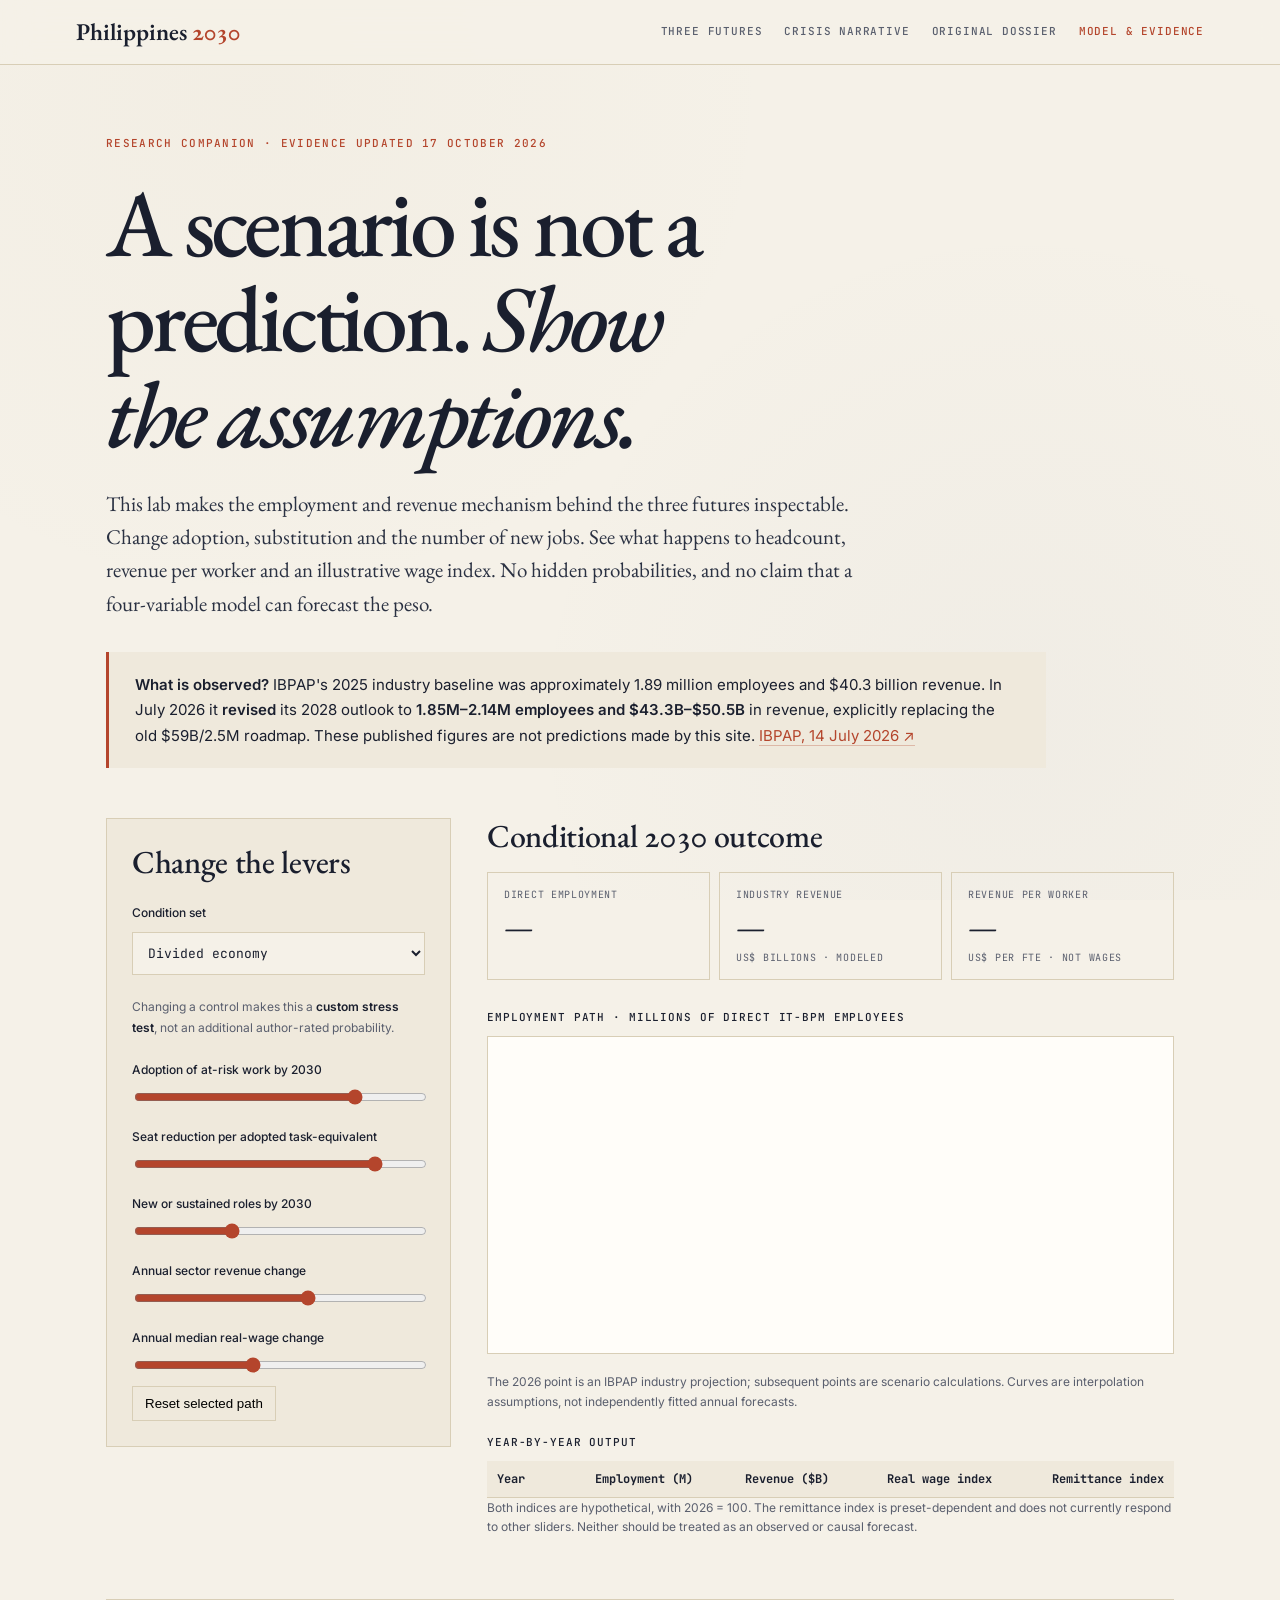
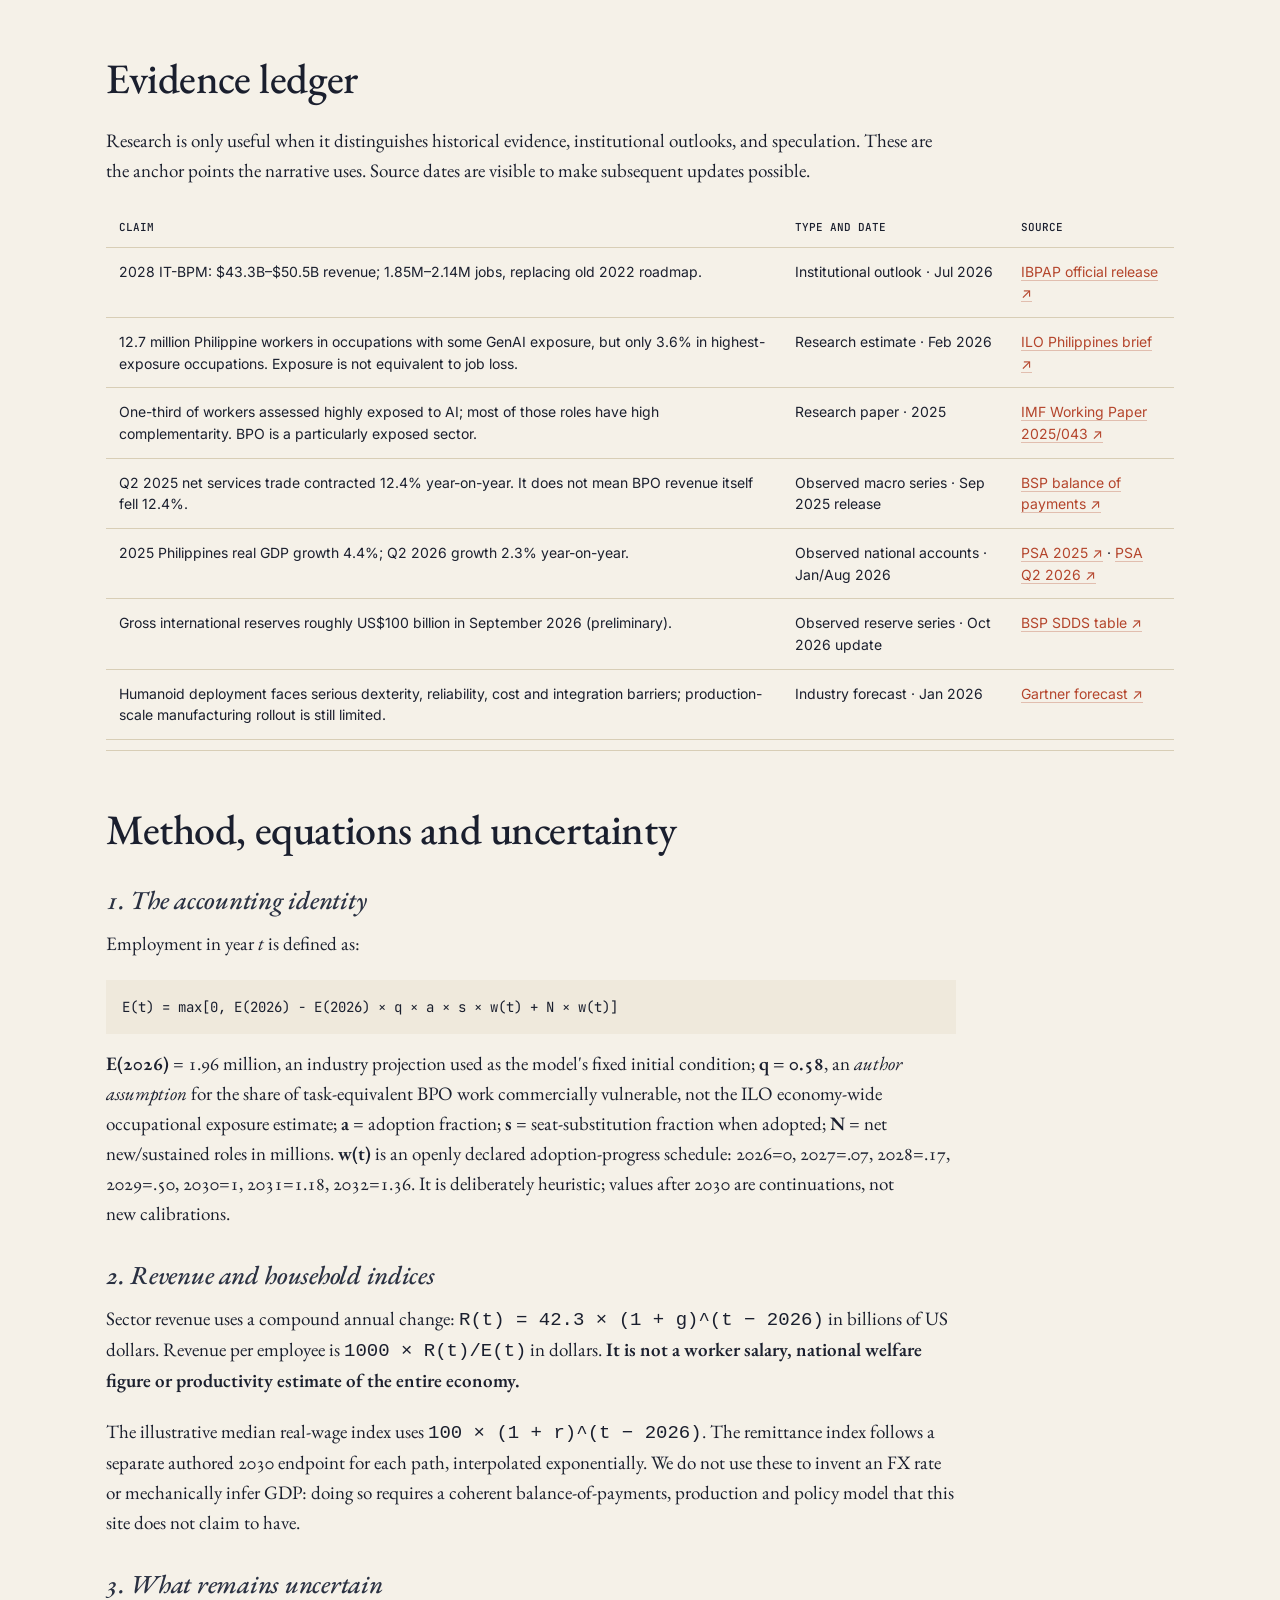
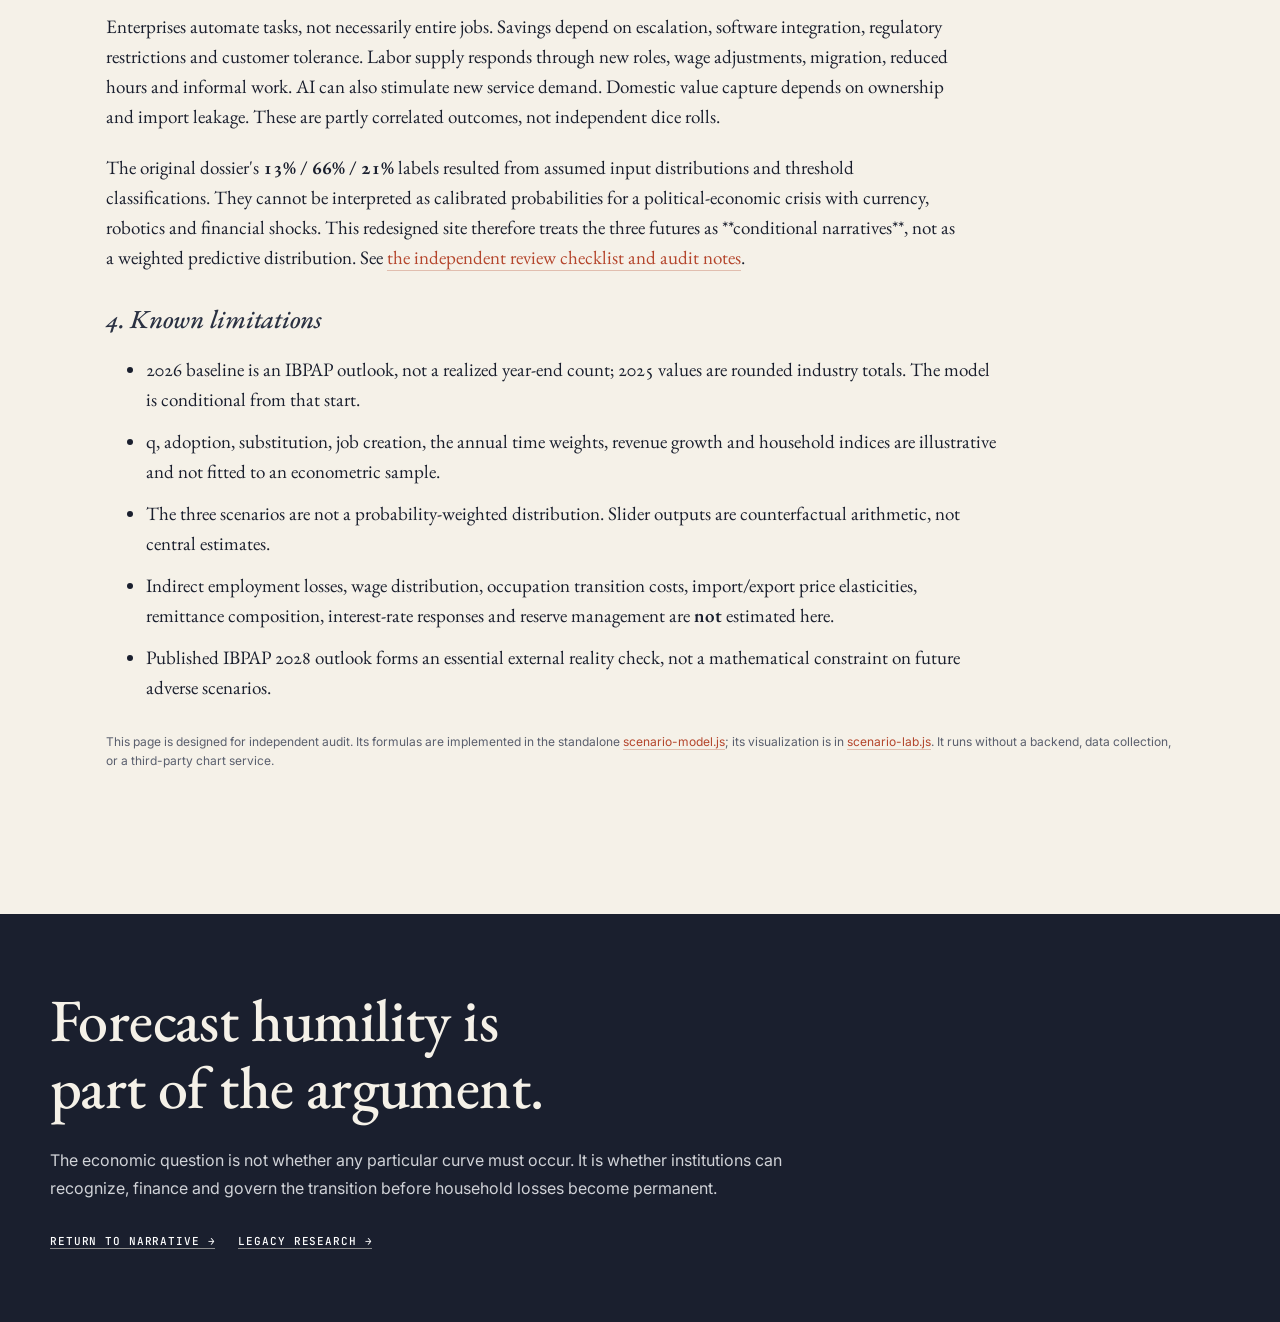
==== model.html @ 384b33a2 "Publish sourced evidence ledger and interactive scenario methodology page" ====
<!DOCTYPE html>
<html lang="en"><head><meta charset="utf-8"><meta name="viewport" content="width=device-width, initial-scale=1">
<meta name="description" content="Philippines 2030: an auditable, assumption-driven economic scenario model with dated observed evidence, stress-test controls and limitations.">
<title>Philippines 2030 | Model & evidence</title>
<link rel="preconnect" href="https://fonts.googleapis.com"><link rel="preconnect" href="https://fonts.gstatic.com" crossorigin>
<link href="https://fonts.googleapis.com/css2?family=EB+Garamond:wght@400;500;600&family=JetBrains+Mono:wght@400;500;600&family=Inter:wght@400;500;600&display=swap" rel="stylesheet">
<link rel="stylesheet" href="styles.css?v=2"><link rel="stylesheet" href="three-futures.css?v=1">
<style>
.model-shell{max-width:1120px;margin:auto;padding:70px 26px 130px}.model-shell h1{font-size:clamp(52px,8vw,94px);letter-spacing:-.045em;max-width:860px}.model-intro{max-width:760px;color:var(--ink-2);font-size:21px;margin:25px 0}
.model-call{border-left:3px solid var(--accent);background:var(--paper-2);padding:20px 26px;max-width:940px;margin:32px 0;font:15px/1.7 var(--sans)}
.model-grid{display:grid;grid-template-columns:345px minmax(0,1fr);gap:36px;align-items:start;margin:50px 0}
.model-controls{background:var(--paper-2);border:1px solid var(--rule);padding:25px}
.model-controls h2,.model-view h2{font-size:32px;margin:0 0 17px}
.model-controls label{display:flex;justify-content:space-between;gap:15px;font:500 12px/1.5 var(--sans);margin:23px 0 10px}
.model-controls output{font-family:var(--mono);color:var(--accent)}
.model-controls input[type=range]{display:block;width:100%;accent-color:var(--accent);cursor:pointer}
.model-controls select{display:block;width:100%;padding:11px;margin:8px 0 22px;font:13px var(--mono);background:var(--paper);border:1px solid var(--rule);color:var(--ink)}
.model-controls p{font:12px/1.7 var(--sans);color:var(--ink-muted)}
.model-view{min-width:0}
.model-view .kv{display:grid;grid-template-columns:repeat(3,1fr);gap:9px;margin-bottom:30px}
.model-view .kv>div{border:1px solid var(--rule);padding:14px 16px}
.model-view .kv span{display:block;font:10px/1.5 var(--mono);text-transform:uppercase;letter-spacing:.07em;color:var(--ink-muted)}
.model-view .kv strong{font:500 31px/1.1 var(--serif);display:block;margin:7px 0}
.model-view svg{width:100%;height:auto;border:1px solid var(--rule);background:#fffdf9}
.model-view .chart-caption{font:12px/1.6 var(--sans);color:var(--ink-muted);margin:9px 0 24px}
.model-view .chart-head{font:500 11px var(--mono);letter-spacing:.08em;text-transform:uppercase;margin-bottom:12px}
.model-table-wrap{overflow-x:auto}
.model-table{border-collapse:collapse;width:100%;font:12px/1.5 var(--mono)}
.model-table th,.model-table td{text-align:right;padding:9px 10px;border-bottom:1px solid var(--rule);white-space:nowrap}
.model-table th:first-child,.model-table td:first-child{text-align:left}
.model-table thead{background:var(--paper-2)}
.model-section{border-top:1px solid var(--rule);padding:55px 0 10px}
.model-section h2{font-size:42px;margin:0 0 22px}
.model-section h3{font-size:26px;margin:30px 0 12px}
.model-section p,.model-section li{max-width:850px}
.model-section li{margin-bottom:12px}
.model-evidence{width:100%;border-collapse:collapse;font:14px/1.55 var(--sans)}
.model-evidence th,.model-evidence td{text-align:left;padding:13px;border-bottom:1px solid var(--rule);vertical-align:top}
.model-evidence th{font:500 11px var(--mono);text-transform:uppercase}
.model-evidence a{overflow-wrap:anywhere}
.model-foot{font:12px/1.6 var(--sans);color:var(--ink-muted)}
@media(max-width:850px){.model-grid{grid-template-columns:1fr}.model-view .kv{grid-template-columns:1fr 1fr}}
@media(max-width:560px){.model-shell{padding:45px 18px 80px}.model-view .kv{grid-template-columns:1fr}.model-evidence th,.model-evidence td{display:block;padding:8px}.model-evidence tr{display:block;margin-bottom:15px}.model-controls{padding:19px}}
</style>
<script src="scenario-model.js" defer></script><script src="scenario-lab.js" defer></script>
</head>
<body class="future-page">
<a class="skip-link" href="#model-main">Skip to model</a>
<header class="future-header"><div class="future-header-inner"><a class="future-brand" href="index.html">Philippines <span>2030</span></a><nav class="future-nav" aria-label="Main"><a href="index.html">Three futures</a><a href="crisis.html">Crisis narrative</a><a href="Research.html">Original dossier</a><a href="model.html" aria-current="page">Model &amp; evidence</a></nav></div></header>
<main class="model-shell" id="model-main">
<p class="future-meta">Research companion · Evidence updated 17 October 2026</p>
<h1>A scenario is not a prediction. <em>Show the assumptions.</em></h1>
<p class="model-intro">This lab makes the employment and revenue mechanism behind the three futures inspectable. Change adoption, substitution and the number of new jobs. See what happens to headcount, revenue per worker and an illustrative wage index. No hidden probabilities, and no claim that a four-variable model can forecast the peso.</p>
<div class="model-call"><strong>What is observed?</strong> IBPAP's 2025 industry baseline was approximately 1.89 million employees and $40.3 billion revenue. In July 2026 it <strong>revised</strong> its 2028 outlook to <strong>1.85M–2.14M employees and $43.3B–$50.5B</strong> in revenue, explicitly replacing the old $59B/2.5M roadmap. These published figures are not predictions made by this site. <a href="https://www.ibpap.org/news-room/43" target="_blank" rel="noopener">IBPAP, 14 July 2026 ↗</a></div>
<div class="model-grid" id="lab">
<section class="model-controls" aria-label="Scenario assumptions">
<h2>Change the levers</h2>
<label for="preset">Condition set</label>
<select id="preset"><option value="managed">Managed transition</option><option value="accelerated" selected>Divided economy</option><option value="crisis">Structural crisis</option></select>
<p>Changing a control makes this a <strong>custom stress test</strong>, not an additional author-rated probability.</p>
<label for="adoption">Adoption of at-risk work by 2030 <output id="out-adoption"></output></label><input id="adoption" type="range" min="0" max="100" step="1" value="77">
<label for="substitution">Seat reduction per adopted task-equivalent <output id="out-substitution"></output></label><input id="substitution" type="range" min="0" max="100" step="1" value="84">
<label for="newRoles">New or sustained roles by 2030 <output id="out-newRoles"></output></label><input id="newRoles" type="range" min="0" max="600" step="5" value="195">
<label for="revenueGrowth">Annual sector revenue change <output id="out-revenueGrowth"></output></label><input id="revenueGrowth" type="range" min="-15" max="15" step="0.5" value="3">
<label for="realWageAnnual">Annual median real-wage change <output id="out-realWageAnnual"></output></label><input id="realWageAnnual" type="range" min="-15" max="10" step="0.5" value="-5">
<p id="current-settings" role="status" aria-live="polite"></p>
<button id="reset-model" type="button" class="future-button">Reset selected path</button>
</section>
<section class="model-view" aria-labelledby="model-output">
<h2 id="model-output">Conditional 2030 outcome</h2>
<div class="kv" aria-live="polite">
<div><span>Direct employment</span><strong id="result-jobs">—</strong><span id="result-jobs-change"></span></div>
<div><span>Industry revenue</span><strong id="result-revenue">—</strong><span>US$ billions · modeled</span></div>
<div><span>Revenue per worker</span><strong id="result-productivity">—</strong><span>US$ per FTE · not wages</span></div>
</div>
<div class="chart-head">Employment path · Millions of direct IT-BPM employees</div>
<svg id="employment-chart" xmlns="http://www.w3.org/2000/svg" role="img" aria-labelledby="chart-title chart-desc" viewBox="0 0 650 300">
<title id="chart-title">Employment under current scenario</title><desc id="chart-desc">A line showing modeled employment levels between 2026 and 2032. The detailed numerical values are in the table below.</desc>
</svg>
<p class="chart-caption">The 2026 point is an IBPAP industry projection; subsequent points are scenario calculations. Curves are interpolation assumptions, not independently fitted annual forecasts.</p>
<div class="chart-head">Year-by-year output</div>
<div class="model-table-wrap"><table class="model-table"><thead><tr><th scope="col">Year</th><th scope="col">Employment (M)</th><th scope="col">Revenue ($B)</th><th scope="col">Real wage index</th><th scope="col">Remittance index</th></tr></thead><tbody id="model-tbody"></tbody></table></div>
<p class="model-foot">Both indices are hypothetical, with 2026 = 100. The remittance index is preset-dependent and does not currently respond to other sliders. Neither should be treated as an observed or causal forecast.</p>
</section>
</div>

<section class="model-section" id="sources"><h2>Evidence ledger</h2>
<p>Research is only useful when it distinguishes historical evidence, institutional outlooks, and speculation. These are the anchor points the narrative uses. Source dates are visible to make subsequent updates possible.</p>
<div style="overflow-x:auto"><table class="model-evidence"><thead><tr><th>Claim</th><th>Type and date</th><th>Source</th></tr></thead><tbody>
<tr><td>2028 IT-BPM: $43.3B–$50.5B revenue; 1.85M–2.14M jobs, replacing old 2022 roadmap.</td><td>Institutional outlook · Jul 2026</td><td><a href="https://www.ibpap.org/news-room/43">IBPAP official release ↗</a></td></tr>
<tr><td>12.7 million Philippine workers in occupations with some GenAI exposure, but only 3.6% in highest-exposure occupations. Exposure is not equivalent to job loss.</td><td>Research estimate · Feb 2026</td><td><a href="https://www.ilo.org/publications/generative-ai-and-jobs-philippines-labour-market-exposure-and-policy">ILO Philippines brief ↗</a></td></tr>
<tr><td>One-third of workers assessed highly exposed to AI; most of those roles have high complementarity. BPO is a particularly exposed sector.</td><td>Research paper · 2025</td><td><a href="https://www.elibrary.imf.org/view/journals/001/2025/043/001.2025.issue-043-en.xml">IMF Working Paper 2025/043 ↗</a></td></tr>
<tr><td>Q2 2025 net services trade contracted 12.4% year-on-year. It does not mean BPO revenue itself fell 12.4%.</td><td>Observed macro series · Sep 2025 release</td><td><a href="https://www.bsp.gov.ph/Media_And_Research/Media%20Releases/2025_09/news-09122025b1.aspx">BSP balance of payments ↗</a></td></tr>
<tr><td>2025 Philippines real GDP growth 4.4%; Q2 2026 growth 2.3% year-on-year.</td><td>Observed national accounts · Jan/Aug 2026</td><td><a href="https://psa.gov.ph/content/gdp-grows-30-percent-fourth-quarter-2025-brings-full-year-2025-gdp-year-year-growth-rate-44">PSA 2025 ↗</a> · <a href="https://psa.gov.ph/content/gdp-grows-23-percent-second-quarter-2026">PSA Q2 2026 ↗</a></td></tr>
<tr><td>Gross international reserves roughly US$100 billion in September 2026 (preliminary).</td><td>Observed reserve series · Oct 2026 update</td><td><a href="https://www.bsp.gov.ph/Statistics/sdds/sdds.aspx">BSP SDDS table ↗</a></td></tr>
<tr><td>Humanoid deployment faces serious dexterity, reliability, cost and integration barriers; production-scale manufacturing rollout is still limited.</td><td>Industry forecast · Jan 2026</td><td><a href="https://www.gartner.com/en/newsroom/press-releases/2026-01-21-gartner-predicts-fewer-than-20-companies-will-scale-humanoid-robots-for-manufacturing-and-supply-chain-to-production-stage-by-2028">Gartner forecast ↗</a></td></tr>
</tbody></table></div>
</section>

<section class="model-section" id="methods">
<h2>Method, equations and uncertainty</h2>
<h3>1. The accounting identity</h3>
<p>Employment in year <em>t</em> is defined as:</p>
<p style="font-family:var(--mono);font-size:14px;background:var(--paper-2);padding:16px;overflow-x:auto">E(t) = max[0, E(2026) − E(2026) × q × a × s × w(t) + N × w(t)]</p>
<p><strong>E(2026)</strong> = 1.96 million, an industry projection used as the model's fixed initial condition; <strong>q = 0.58</strong>, an <em>author assumption</em> for the share of task-equivalent BPO work commercially vulnerable, not the ILO economy-wide occupational exposure estimate; <strong>a</strong> = adoption fraction; <strong>s</strong> = seat-substitution fraction when adopted; <strong>N</strong> = net new/sustained roles in millions. <strong>w(t)</strong> is an openly declared adoption-progress schedule: 2026=0, 2027=.07, 2028=.17, 2029=.50, 2030=1, 2031=1.18, 2032=1.36. It is deliberately heuristic; values after 2030 are continuations, not new calibrations.</p>
<h3>2. Revenue and household indices</h3>
<p>Sector revenue uses a compound annual change: <code>R(t) = 42.3 × (1 + g)^(t − 2026)</code> in billions of US dollars. Revenue per employee is <code>1000 × R(t)/E(t)</code> in dollars. <strong>It is not a worker salary, national welfare figure or productivity estimate of the entire economy.</strong></p>
<p>The illustrative median real-wage index uses <code>100 × (1 + r)^(t − 2026)</code>. The remittance index follows a separate authored 2030 endpoint for each path, interpolated exponentially. We do not use these to invent an FX rate or mechanically infer GDP: doing so requires a coherent balance-of-payments, production and policy model that this site does not claim to have.</p>
<h3>3. What remains uncertain</h3>
<p>Enterprises automate tasks, not necessarily entire jobs. Savings depend on escalation, software integration, regulatory restrictions and customer tolerance. Labor supply responds through new roles, wage adjustments, migration, reduced hours and informal work. AI can also stimulate new service demand. Domestic value capture depends on ownership and import leakage. These are partly correlated outcomes, not independent dice rolls.</p>
<p>The original dossier's <strong>13% / 66% / 21%</strong> labels resulted from assumed input distributions and threshold classifications. They cannot be interpreted as calibrated probabilities for a political-economic crisis with currency, robotics and financial shocks. This redesigned site therefore treats the three futures as **conditional narratives**, not as a weighted predictive distribution. See <a href="SCENARIO_NOTES.md">the independent review checklist and audit notes</a>.</p>
<h3>4. Known limitations</h3>
<ul>
<li>2026 baseline is an IBPAP outlook, not a realized year-end count; 2025 values are rounded industry totals. The model is conditional from that start.</li>
<li>q, adoption, substitution, job creation, the annual time weights, revenue growth and household indices are illustrative and not fitted to an econometric sample.</li>
<li>The three scenarios are not a probability-weighted distribution. Slider outputs are counterfactual arithmetic, not central estimates.</li>
<li>Indirect employment losses, wage distribution, occupation transition costs, import/export price elasticities, remittance composition, interest-rate responses and reserve management are <strong>not</strong> estimated here.</li>
<li>Published IBPAP 2028 outlook forms an essential external reality check, not a mathematical constraint on future adverse scenarios.</li>
</ul>
</section>
<p class="model-foot">This page is designed for independent audit. Its formulas are implemented in the standalone <a href="scenario-model.js">scenario-model.js</a>; its visualization is in <a href="scenario-lab.js">scenario-lab.js</a>. It runs without a backend, data collection, or a third-party chart service.</p>
</main>
<footer class="future-footer"><div class="future-footer-inner"><h2>Forecast humility is part of the argument.</h2><p>The economic question is not whether any particular curve must occur. It is whether institutions can recognize, finance and govern the transition before household losses become permanent.</p><div class="future-footer-links"><a href="index.html">Return to narrative →</a><a href="Research.html">Legacy research →</a></div></div></footer>
</body></html>
---- styles.css ----
/* ============================================================
   Philippines 2030 — Design System
   Editorial / academic. EB Garamond + JetBrains Mono.
   ============================================================ */

:root {
  /* Palette */
  --paper: #F5F1E8;
  --paper-2: #EFE9DC;
  --paper-3: #E6DFCE;
  --rule: #D8CEB6;
  --rule-soft: #E8E0CB;

  --ink: #1A1F2E;
  --ink-2: #2A3142;
  --ink-muted: #5A5F6E;
  --ink-faded: #8A8A87;

  --accent: #B4452C;         /* rust / signal */
  --accent-deep: #8E3621;
  --accent-soft: rgba(180, 69, 44, 0.08);

  --navy: #2C3E5C;
  --navy-soft: rgba(44, 62, 92, 0.08);

  /* Scenario colors */
  --s-base: #5B7B54;
  --s-base-soft: rgba(91, 123, 84, 0.14);
  --s-accel: #C98A2B;
  --s-accel-soft: rgba(201, 138, 43, 0.14);
  --s-crisis: #A8361E;
  --s-crisis-soft: rgba(168, 54, 30, 0.14);

  /* Typography */
  --serif: "EB Garamond", "Source Serif Pro", Georgia, serif;
  --mono: "JetBrains Mono", "IBM Plex Mono", ui-monospace, Menlo, monospace;
  --sans: "Inter", -apple-system, system-ui, sans-serif;

  /* Layout */
  --col: 680px;
  --col-wide: 1100px;
  --sidebar: 260px;
  --gutter: 48px;
}

* { box-sizing: border-box; }

html, body {
  margin: 0;
  padding: 0;
  background: var(--paper);
  color: var(--ink);
  font-family: var(--serif);
  font-size: 20px;
  line-height: 1.55;
  font-feature-settings: "onum" 1, "liga" 1, "kern" 1;
  -webkit-font-smoothing: antialiased;
}

body {
  /* subtle paper texture via stacked radial gradients */
  background-image:
    radial-gradient(circle at 20% 10%, rgba(180,160,120,0.04) 0, transparent 40%),
    radial-gradient(circle at 80% 80%, rgba(120,130,160,0.04) 0, transparent 40%);
  background-attachment: fixed;
}

/* ---------- Typography ---------- */

h1, h2, h3, h4 {
  font-family: var(--serif);
  font-weight: 500;
  color: var(--ink);
  letter-spacing: -0.01em;
  text-wrap: balance;
}

h1 {
  font-size: clamp(44px, 6vw, 72px);
  line-height: 1.02;
  font-weight: 500;
  margin: 0;
  letter-spacing: -0.025em;
}

h2 {
  font-size: 36px;
  line-height: 1.15;
  margin: 80px 0 16px;
  font-weight: 500;
}

h3 {
  font-size: 24px;
  line-height: 1.25;
  margin: 48px 0 12px;
  font-weight: 500;
  font-style: italic;
  color: var(--ink-2);
}

h4 {
  font-size: 18px;
  margin: 32px 0 8px;
  font-weight: 600;
  letter-spacing: 0.01em;
}

p {
  margin: 0 0 1.1em;
  text-wrap: pretty;
  hyphens: auto;
}

p.lede {
  font-size: 24px;
  line-height: 1.45;
  color: var(--ink-2);
  margin-bottom: 1.5em;
  font-style: italic;
  letter-spacing: -0.005em;
}

p.lede::first-letter {
  font-style: normal;
}

a {
  color: var(--accent);
  text-decoration: none;
  border-bottom: 1px solid rgba(180, 69, 44, 0.3);
  transition: border-color 0.15s;
}
a:hover { border-color: var(--accent); }

strong { font-weight: 600; color: var(--ink); }
em { font-style: italic; }

.mono {
  font-family: var(--mono);
  font-size: 0.82em;
  letter-spacing: -0.01em;
}

.small-caps {
  font-family: var(--mono);
  text-transform: uppercase;
  letter-spacing: 0.12em;
  font-size: 11px;
  font-weight: 500;
  color: var(--ink-muted);
}

/* Drop cap for first paragraph of a section */
.dropcap::first-letter {
  float: left;
  font-family: var(--serif);
  font-size: 84px;
  line-height: 0.85;
  padding: 6px 10px 0 0;
  font-weight: 500;
  color: var(--accent);
}

/* ---------- Layout ---------- */

.page {
  display: grid;
  grid-template-columns: var(--sidebar) 1fr;
  min-height: 100vh;
}

aside.sidebar {
  position: sticky;
  top: 0;
  height: 100vh;
  padding: 40px 24px 40px 40px;
  border-right: 1px solid var(--rule);
  background: var(--paper);
  display: flex;
  flex-direction: column;
  gap: 32px;
  overflow-y: auto;
}

main.content {
  padding: 60px 0 160px;
  min-width: 0;
}

.col {
  max-width: var(--col);
  margin: 0 auto;
  padding: 0 32px;
}

.col-wide {
  max-width: var(--col-wide);
  margin: 0 auto;
  padding: 0 32px;
}

.fullbleed {
  width: 100%;
  padding: 0 32px;
}

/* ---------- Sidebar chrome ---------- */

.site-title {
  font-family: var(--serif);
  font-size: 18px;
  line-height: 1.2;
  font-weight: 500;
  margin: 0;
}

.site-title .year {
  color: var(--accent);
  font-style: italic;
}

.site-sub {
  font-family: var(--mono);
  font-size: 10px;
  letter-spacing: 0.18em;
  text-transform: uppercase;
  color: var(--ink-faded);
  margin-top: 6px;
}

.nav-list {
  list-style: none;
  padding: 0;
  margin: 0;
  display: flex;
  flex-direction: column;
  gap: 2px;
  font-family: var(--mono);
  font-size: 11.5px;
}

.nav-list li a {
  display: flex;
  align-items: baseline;
  gap: 10px;
  padding: 6px 0;
  color: var(--ink-muted);
  border: none;
  text-transform: uppercase;
  letter-spacing: 0.08em;
  transition: color 0.15s;
}

.nav-list li a:hover { color: var(--ink); }

.nav-list li a.active {
  color: var(--accent);
}

.nav-list .num {
  font-variant-numeric: tabular-nums;
  color: var(--ink-faded);
  font-size: 10px;
  min-width: 22px;
}

.nav-list li a.active .num {
  color: var(--accent);
}

.progress-bar {
  position: fixed;
  top: 0;
  left: var(--sidebar);
  right: 0;
  height: 2px;
  background: transparent;
  z-index: 50;
}
.progress-bar .fill {
  height: 100%;
  width: 0%;
  background: var(--accent);
  transition: width 0.1s linear;
}

/* ---------- Scenario switcher (global) ---------- */

.scenario-toggle {
  margin-top: auto;
  padding-top: 24px;
  border-top: 1px solid var(--rule);
}

.scenario-toggle .label {
  font-family: var(--mono);
  font-size: 10px;
  letter-spacing: 0.16em;
  text-transform: uppercase;
  color: var(--ink-faded);
  margin-bottom: 10px;
}

.scenario-btns {
  display: flex;
  flex-direction: column;
  gap: 4px;
}

.scenario-btn {
  display: flex;
  align-items: center;
  gap: 10px;
  padding: 8px 10px;
  background: transparent;
  border: 1px solid var(--rule);
  font-family: var(--mono);
  font-size: 11px;
  letter-spacing: 0.06em;
  color: var(--ink-muted);
  text-align: left;
  cursor: pointer;
  transition: all 0.15s;
  text-transform: uppercase;
}

.scenario-btn:hover {
  border-color: var(--ink-muted);
  color: var(--ink);
}

.scenario-btn .dot {
  width: 8px;
  height: 8px;
  border-radius: 50%;
  flex-shrink: 0;
}
.scenario-btn[data-scenario="base"] .dot { background: var(--s-base); }
.scenario-btn[data-scenario="accel"] .dot { background: var(--s-accel); }
.scenario-btn[data-scenario="crisis"] .dot { background: var(--s-crisis); }

.scenario-btn .prob {
  margin-left: auto;
  color: var(--ink-faded);
  font-size: 10px;
}

.scenario-btn.active {
  background: var(--ink);
  color: var(--paper);
  border-color: var(--ink);
}
.scenario-btn.active .prob { color: var(--paper-3); }

/* ---------- Hero ---------- */

.hero {
  padding: 100px 0 80px;
  border-bottom: 1px solid var(--rule);
  margin-bottom: 60px;
}

.hero .col-wide {
  display: grid;
  grid-template-columns: 1fr;
  gap: 40px;
}

.hero .eyebrow {
  font-family: var(--mono);
  font-size: 11px;
  letter-spacing: 0.22em;
  text-transform: uppercase;
  color: var(--accent);
  margin-bottom: 28px;
  display: flex;
  align-items: center;
  gap: 14px;
}

.hero .eyebrow::before,
.hero .eyebrow::after {
  content: "";
  display: block;
  flex: 0 0 40px;
  height: 1px;
  background: var(--accent);
}
.hero .eyebrow::after { flex: 1; }

.hero h1 em {
  color: var(--accent);
  font-style: italic;
}

.hero .dek {
  font-size: 22px;
  line-height: 1.45;
  color: var(--ink-2);
  max-width: 640px;
  margin-top: 32px;
  font-style: italic;
}

.hero .byline {
  display: flex;
  gap: 40px;
  margin-top: 48px;
  padding-top: 24px;
  border-top: 1px solid var(--rule);
  font-family: var(--mono);
  font-size: 11px;
  color: var(--ink-muted);
  letter-spacing: 0.04em;
  flex-wrap: wrap;
}

.hero .byline .k {
  color: var(--ink-faded);
  text-transform: uppercase;
  letter-spacing: 0.14em;
  font-size: 10px;
  display: block;
  margin-bottom: 4px;
}

/* ---------- Section chrome ---------- */

section.chapter {
  padding: 60px 0;
  scroll-margin-top: 20px;
}

.chapter-header {
  max-width: var(--col);
  margin: 0 auto 40px;
  padding: 0 32px;
}

.chapter-num {
  font-family: var(--mono);
  font-size: 11px;
  letter-spacing: 0.22em;
  text-transform: uppercase;
  color: var(--accent);
  margin-bottom: 16px;
  display: flex;
  align-items: center;
  gap: 12px;
}
.chapter-num::after {
  content: "";
  flex: 1;
  height: 1px;
  background: var(--rule);
}

.chapter-dek {
  font-size: 20px;
  line-height: 1.5;
  color: var(--ink-muted);
  font-style: italic;
  margin-top: 8px;
  max-width: 560px;
}

/* ---------- Figures ---------- */

figure.chart {
  margin: 48px auto;
  max-width: var(--col-wide);
  padding: 0 32px;
}

figure.chart.narrow {
  max-width: var(--col);
}

.figure-head {
  display: flex;
  align-items: baseline;
  gap: 16px;
  margin-bottom: 20px;
  padding-bottom: 12px;
  border-bottom: 1px solid var(--ink);
}

.figure-num {
  font-family: var(--mono);
  font-size: 11px;
  letter-spacing: 0.14em;
  text-transform: uppercase;
  color: var(--ink);
  font-weight: 600;
}

.figure-title {
  font-family: var(--serif);
  font-size: 20px;
  font-style: italic;
  color: var(--ink);
  flex: 1;
  line-height: 1.3;
}

.figure-source {
  font-family: var(--mono);
  font-size: 10px;
  color: var(--ink-faded);
  margin-top: 12px;
  letter-spacing: 0.04em;
  padding-top: 10px;
  border-top: 1px solid var(--rule-soft);
}

.figure-note {
  font-family: var(--serif);
  font-size: 15px;
  color: var(--ink-muted);
  font-style: italic;
  margin-top: 12px;
  line-height: 1.45;
}

/* Chart SVGs */
.chart svg {
  display: block;
  width: 100%;
  height: auto;
  overflow: visible;
}

.chart .axis text,
.chart .label {
  font-family: var(--mono);
  font-size: 10px;
  fill: var(--ink-muted);
  letter-spacing: 0.04em;
}

.chart .axis line,
.chart .axis path {
  stroke: var(--rule);
  stroke-width: 1;
  fill: none;
}

.chart .gridline {
  stroke: var(--rule-soft);
  stroke-width: 1;
  stroke-dasharray: 2 3;
}

.chart .axis-title {
  font-family: var(--mono);
  font-size: 10px;
  fill: var(--ink-faded);
  text-transform: uppercase;
  letter-spacing: 0.14em;
}

/* ---------- Pull quotes ---------- */

.pullquote {
  max-width: var(--col);
  margin: 60px auto;
  padding: 0 32px;
  text-align: center;
}
.pullquote blockquote {
  margin: 0;
  padding: 0;
  font-family: var(--serif);
  font-size: 32px;
  line-height: 1.25;
  font-style: italic;
  color: var(--ink);
  letter-spacing: -0.01em;
  text-wrap: balance;
}
.pullquote blockquote::before {
  content: "\201C";
  display: block;
  font-size: 64px;
  color: var(--accent);
  line-height: 0.5;
  margin-bottom: 12px;
}
.pullquote cite {
  display: block;
  margin-top: 20px;
  font-family: var(--mono);
  font-size: 11px;
  letter-spacing: 0.14em;
  text-transform: uppercase;
  font-style: normal;
  color: var(--ink-faded);
}

/* ---------- Callout box ---------- */

.callout {
  max-width: var(--col);
  margin: 40px auto;
  padding: 24px 28px;
  background: var(--paper-2);
  border-left: 2px solid var(--accent);
}
.callout .callout-label {
  font-family: var(--mono);
  font-size: 10px;
  letter-spacing: 0.2em;
  text-transform: uppercase;
  color: var(--accent);
  margin-bottom: 10px;
  display: block;
}
.callout p:last-child { margin-bottom: 0; }
.callout p { font-size: 18px; line-height: 1.5; }

/* ---------- Stats strip ---------- */

.stats {
  display: grid;
  grid-template-columns: repeat(auto-fit, minmax(180px, 1fr));
  gap: 0;
  max-width: var(--col-wide);
  margin: 48px auto;
  padding: 0 32px;
  border-top: 1px solid var(--ink);
  border-bottom: 1px solid var(--ink);
}

.stat {
  padding: 28px 20px;
  border-right: 1px solid var(--rule);
}
.stat:last-child { border-right: none; }

.stat .value {
  font-family: var(--serif);
  font-size: 44px;
  font-weight: 500;
  line-height: 1;
  color: var(--ink);
  letter-spacing: -0.02em;
  font-variant-numeric: tabular-nums;
}
.stat .value .unit {
  font-size: 20px;
  color: var(--ink-muted);
  margin-left: 2px;
}
.stat .value.neg { color: var(--accent-deep); }

.stat .label {
  font-family: var(--mono);
  font-size: 10px;
  letter-spacing: 0.14em;
  text-transform: uppercase;
  color: var(--ink-muted);
  margin-top: 12px;
  line-height: 1.4;
}

/* ---------- Glossary hover ---------- */

.gloss {
  border-bottom: 1px dashed var(--ink-muted);
  cursor: help;
  position: relative;
  color: var(--ink);
}
.gloss:hover {
  background: var(--accent-soft);
  border-bottom-color: var(--accent);
}

.gloss-tip {
  position: absolute;
  bottom: calc(100% + 10px);
  left: 50%;
  transform: translateX(-50%);
  width: 280px;
  background: var(--ink);
  color: var(--paper);
  padding: 14px 16px;
  font-family: var(--sans);
  font-size: 13px;
  line-height: 1.45;
  letter-spacing: 0;
  z-index: 20;
  opacity: 0;
  pointer-events: none;
  transition: opacity 0.15s;
  box-shadow: 0 10px 30px rgba(0,0,0,0.18);
}
.gloss-tip::before {
  content: "";
  position: absolute;
  top: 100%;
  left: 50%;
  transform: translateX(-50%);
  border: 6px solid transparent;
  border-top-color: var(--ink);
}
.gloss-tip .term {
  display: block;
  font-family: var(--mono);
  font-size: 10px;
  letter-spacing: 0.14em;
  text-transform: uppercase;
  color: var(--paper-3);
  margin-bottom: 6px;
}
.gloss:hover .gloss-tip {
  opacity: 1;
}

/* ---------- Footnotes ---------- */

sup.fn {
  font-family: var(--mono);
  font-size: 10px;
  color: var(--accent);
  cursor: pointer;
  padding: 0 1px;
  font-weight: 600;
  letter-spacing: 0;
  vertical-align: super;
  border-bottom: none;
}
sup.fn:hover { color: var(--accent-deep); }

.footnotes {
  max-width: var(--col);
  margin: 120px auto 0;
  padding: 40px 32px;
  border-top: 1px solid var(--ink);
}
.footnotes h4 {
  font-family: var(--mono);
  font-size: 11px;
  letter-spacing: 0.2em;
  text-transform: uppercase;
  color: var(--ink);
  margin: 0 0 24px;
}
.footnotes ol {
  padding: 0;
  margin: 0;
  list-style: none;
  counter-reset: fn;
}
.footnotes li {
  counter-increment: fn;
  font-size: 15px;
  line-height: 1.5;
  color: var(--ink-muted);
  padding: 10px 0 10px 32px;
  border-top: 1px solid var(--rule-soft);
  position: relative;
}
.footnotes li:first-child { border-top: none; }
.footnotes li::before {
  content: counter(fn);
  position: absolute;
  left: 0;
  top: 10px;
  font-family: var(--mono);
  font-size: 10px;
  color: var(--accent);
  font-weight: 600;
}

/* ---------- Scenario-conditional content ---------- */

[data-scenario-text] {
  display: none;
}
body[data-scenario="base"] [data-scenario-text="base"],
body[data-scenario="accel"] [data-scenario-text="accel"],
body[data-scenario="crisis"] [data-scenario-text="crisis"] {
  display: block;
}

.scenario-inline {
  font-family: var(--mono);
  font-size: 0.7em;
  padding: 1px 6px;
  letter-spacing: 0.08em;
  text-transform: uppercase;
  vertical-align: 1px;
  border-radius: 2px;
}
body[data-scenario="base"] .scenario-inline { background: var(--s-base-soft); color: var(--s-base); }
body[data-scenario="accel"] .scenario-inline { background: var(--s-accel-soft); color: var(--s-accel); }
body[data-scenario="crisis"] .scenario-inline { background: var(--s-crisis-soft); color: var(--s-crisis); }

/* ---------- Timeline ---------- */

.timeline {
  max-width: var(--col-wide);
  margin: 40px auto;
  padding: 0 32px;
}

.timeline-track {
  position: relative;
  padding: 40px 0;
  min-height: 560px;
}

.timeline-axis {
  position: absolute;
  left: 0;
  right: 0;
  top: 50%;
  height: 2px;
  background: var(--ink);
}

.timeline-year {
  position: absolute;
  top: 12px;
  transform: translateX(-50%);
  font-family: var(--mono);
  font-size: 11px;
  color: var(--ink-muted);
  letter-spacing: 0.08em;
}
.timeline-tick {
  position: absolute;
  top: -4px;
  width: 1px;
  height: 10px;
  background: var(--ink);
  transform: translateX(-50%);
}

.timeline-event {
  position: absolute;
  width: 160px;
  padding: 10px 12px;
  background: var(--paper);
  border: 1px solid var(--rule);
  font-size: 12.5px;
  line-height: 1.35;
  color: var(--ink-2);
  transform: translateX(-50%);
  opacity: 0;
  transition: opacity 0.6s, transform 0.6s;
}
.timeline-event.reveal { opacity: 1; }
.timeline-event .ev-year {
  font-family: var(--mono);
  font-size: 10px;
  color: var(--accent);
  letter-spacing: 0.14em;
  display: block;
  margin-bottom: 4px;
}
.timeline-event::after {
  content: "";
  position: absolute;
  left: 50%;
  width: 1px;
  background: var(--rule);
  transform: translateX(-50%);
}

.timeline-event[data-variant="bpo"] { border-left: 3px solid var(--accent); }
.timeline-event[data-variant="remit"] { border-left: 3px solid var(--navy); }
.timeline-event[data-variant="agi"] { border-left: 3px solid var(--s-crisis); }
.timeline-event[data-variant="power"] { border-left: 3px solid var(--s-accel); }

/* ---------- Reveal on scroll ---------- */

.reveal-root {
  opacity: 0;
  transform: translateY(12px);
  transition: opacity 0.7s ease-out, transform 0.7s ease-out;
}
.reveal-root.is-visible {
  opacity: 1;
  transform: none;
}

/* ---------- Divider ---------- */

.rule-div {
  max-width: var(--col);
  margin: 60px auto;
  padding: 0 32px;
  display: flex;
  align-items: center;
  gap: 16px;
  color: var(--accent);
}
.rule-div::before,
.rule-div::after {
  content: "";
  flex: 1;
  height: 1px;
  background: var(--rule);
}
.rule-div .dingbat {
  font-family: var(--serif);
  font-size: 18px;
  letter-spacing: 0.3em;
}

/* ---------- Top nav ---------- */

.topnav {
  position: sticky;
  top: 0;
  z-index: 40;
  display: flex;
  align-items: center;
  justify-content: space-between;
  padding: 14px 32px;
  background: var(--paper);
  border-bottom: 1px solid var(--rule);
  font-family: var(--mono);
  font-size: 11px;
  letter-spacing: 0.14em;
  text-transform: uppercase;
}
.topnav .brand {
  color: var(--ink);
  font-weight: 600;
  border: none;
}
.topnav .brand .yr { color: var(--accent); }
.topnav .links { display: flex; gap: 24px; }
.topnav .links a {
  color: var(--ink-muted);
  border: none;
  padding: 4px 0;
  border-bottom: 1.5px solid transparent;
}
.topnav .links a.current {
  color: var(--ink);
  border-bottom-color: var(--accent);
}
.topnav .links a:hover { color: var(--ink); }

.has-topnav .progress-bar { top: 44px; }
.has-topnav aside.sidebar { top: 44px; height: calc(100vh - 44px); }

/* ---------- Layout classes for JS-generated components ---------- */

.energy-wrap {
  display: grid;
  grid-template-columns: 260px 1fr;
  gap: 32px;
  align-items: center;
}

.scenario-grid {
  display: grid;
  grid-template-columns: repeat(3, 1fr);
  gap: 1px;
  background: var(--rule);
  border: 1px solid var(--rule);
}

/* ---------- Responsive ---------- */

@media (max-width: 1024px) {
  .page { grid-template-columns: 1fr; }
  aside.sidebar {
    position: relative;
    height: auto;
    border-right: none;
    border-bottom: 1px solid var(--rule);
    padding: 24px 24px;
  }
  .progress-bar { left: 0; }
  .nav-list {
    flex-direction: row;
    flex-wrap: wrap;
    gap: 4px 16px;
  }
  .scenario-toggle { margin-top: 16px; }
  .scenario-btns { flex-direction: row; flex-wrap: wrap; }
  .scenario-btn { flex: 1; min-width: 120px; }

  /* Hide the live scenario panel on mobile — it's designed for
     the sticky desktop sidebar and adds bulk before the content. */
  .scen-panel { display: none; }

  /* Force all reveal-root content visible on mobile/tablet.
     IntersectionObserver-based reveal is unreliable on actual
     mobile devices (dynamic viewport, address-bar resize, etc.)
     and can leave entire sections stuck at opacity:0. */
  .reveal-root {
    opacity: 1 !important;
    transform: none !important;
  }
}

@media (max-width: 768px) {
  .scenario-grid { grid-template-columns: 1fr; }
  .energy-wrap { grid-template-columns: 1fr; }
  .energy-wrap > :first-child { margin: 0 auto; }
}

@media (max-width: 640px) {
  html, body { font-size: 17px; }
  h1 { font-size: 38px; }
  h2 { font-size: 26px; }
  h3 { font-size: 20px; margin: 32px 0 8px; }

  .col, .col-wide, .fullbleed { padding: 0 18px; }

  .hero { padding: 48px 0 40px; }
  .hero .byline { flex-direction: column; gap: 14px; }
  .hero .dek { font-size: 19px; }

  section.chapter { padding: 40px 0; }
  .chapter-header { padding: 0 18px; }

  .stats { grid-template-columns: 1fr 1fr; }
  .stat { padding: 18px 14px; }
  .stat .value { font-size: 30px; }

  /* Charts scroll horizontally so axis labels stay legible */
  figure.chart {
    padding: 0;
    overflow-x: auto;
    -webkit-overflow-scrolling: touch;
    scrollbar-width: none;
  }
  figure.chart::-webkit-scrollbar { display: none; }
  figure.chart svg { min-width: 540px; }
  .figure-head, .figure-source, .figure-note { padding: 0 18px; }

  /* Timeline scrolls horizontally */
  .timeline {
    padding: 0;
    overflow-x: auto;
    -webkit-overflow-scrolling: touch;
    scrollbar-width: none;
  }
  .timeline::-webkit-scrollbar { display: none; }
  .timeline-track { min-width: 680px; }

  .pullquote blockquote { font-size: 21px; }
  .pullquote blockquote::before { font-size: 48px; }

  .callout { padding: 16px 18px; }
  .callout p { font-size: 16px; }

  .footnotes { padding: 32px 18px; }
  .footnotes li { overflow-wrap: break-word; word-break: break-word; font-size: 13px; }

  .dropcap::first-letter { font-size: 62px; }

  .topnav { padding: 12px 18px; font-size: 10px; letter-spacing: 0.08em; }

  .nav-list li a { font-size: 10px; padding: 4px 0; }
  .scenario-btn { padding: 6px 8px; font-size: 10px; }

  p.lede { font-size: 20px; }
}

@media (max-width: 420px) {
  .stats { grid-template-columns: 1fr; }
  .stat { border-right: none; border-bottom: 1px solid var(--rule); }
  .stat:last-child { border-bottom: none; }
  h1 { font-size: 34px; }
  .hero { padding: 36px 0 32px; }
}
---- three-futures.css ----
/* Philippines 2030 / Three Futures, editorial rebuild.
   Layered over the existing shared palette and typography. */
:root{--future-max:1180px}
html{scroll-behavior:smooth}
body.future-page{font-size:19px;line-height:1.58}
.future-page a:focus-visible,.future-page button:focus-visible{outline:3px solid var(--navy);outline-offset:4px}
.skip-link{position:absolute;left:12px;top:-80px;background:var(--paper);color:var(--ink);z-index:200;padding:10px 16px}
.skip-link:focus{top:12px}
.future-header{position:sticky;top:0;z-index:100;backdrop-filter:blur(14px);background:rgba(245,241,232,.93);border-bottom:1px solid var(--rule)}
.future-header-inner{max-width:var(--future-max);margin:auto;padding:13px 26px;display:flex;align-items:center;justify-content:space-between;gap:24px}
.future-brand{font-family:var(--serif);font-size:24px;font-weight:600;color:var(--ink);border:0;white-space:nowrap}
.future-brand span{color:var(--accent)}
.future-nav{display:flex;align-items:center;gap:22px;flex-wrap:wrap}
.future-nav a{font:500 11px/1.6 var(--mono);text-transform:uppercase;letter-spacing:.075em;color:var(--ink-muted);border:0}
.future-nav a:hover,.future-nav a[aria-current="page"]{color:var(--accent)}
.future-hero{position:relative;overflow:hidden;border-bottom:1px solid var(--rule);background:linear-gradient(138deg,var(--paper) 20%,var(--paper-2) 67%,#e6dbc4 110%)}
.future-hero:after{content:"2030";position:absolute;bottom:-.33em;right:-.13em;font:500 clamp(220px,37vw,620px)/1 var(--serif);letter-spacing:-.08em;color:rgba(44,62,92,.045);pointer-events:none}
.future-hero-inner{max-width:var(--future-max);margin:auto;padding:122px 26px 126px;position:relative;z-index:1}
.future-kicker,.future-label{font:500 11px/1.5 var(--mono);text-transform:uppercase;letter-spacing:.17em;color:var(--accent);margin:0 0 26px}
.future-hero h1{font:500 clamp(68px,11vw,155px)/.88 var(--serif);letter-spacing:-.065em;max-width:1000px}
.future-hero h1 em{color:var(--accent);font-weight:400}
.future-subtitle{font:italic clamp(26px,3.6vw,42px)/1.17 var(--serif);color:var(--ink-2);max-width:770px;margin:35px 0 28px}
.future-dek{max-width:730px;font-size:21px;color:var(--ink-2);line-height:1.6;margin:0 0 30px}
.future-hero-actions{display:flex;flex-wrap:wrap;gap:12px;align-items:center}
.future-action{display:inline-flex;align-items:center;gap:12px;border:1px solid var(--ink);padding:11px 17px;color:var(--paper);background:var(--ink);font:500 11px var(--mono);letter-spacing:.08em;text-transform:uppercase;text-decoration:none}
.future-action:hover{background:var(--navy);border-color:var(--navy);color:#fff}
.future-action.secondary{background:transparent;color:var(--ink)}
.future-action.secondary:hover{background:var(--paper-3)}
.future-disclosure{padding:20px 26px;border-bottom:1px solid var(--rule);font:12px/1.7 var(--sans);color:var(--ink-muted)}
.future-disclosure-inner{max-width:var(--future-max);margin:auto;display:flex;gap:20px;align-items:flex-start}
.future-disclosure strong{color:var(--ink)}
.future-body{max-width:var(--future-max);margin:auto;display:grid;grid-template-columns:210px minmax(0,1fr);gap:80px;padding:0 26px 120px}
.future-aside{position:relative}
.future-aside-inner{position:sticky;top:88px;padding-top:73px;font-family:var(--mono);font-size:11px;line-height:1.7}
.future-aside .index-label{font-size:10px;letter-spacing:.18em;text-transform:uppercase;color:var(--ink-faded);padding-bottom:15px;border-bottom:1px solid var(--rule)}
.future-aside nav{display:grid;gap:13px;margin-top:17px}
.future-aside nav a{color:var(--ink-muted);border:0}
.future-aside nav a:hover{color:var(--accent)}
.future-aside .aside-rule{border-top:1px solid var(--rule);margin:32px 0}
.future-aside .aside-small{font:11px/1.7 var(--sans);color:var(--ink-muted)}
.future-main{min-width:0;max-width:790px}
.future-section{padding:83px 0;border-bottom:1px solid var(--rule);scroll-margin-top:85px}
.future-section h2{font:500 clamp(44px,6vw,69px)/1.05 var(--serif);letter-spacing:-.035em;margin:0 0 25px}
.future-section h2 em{color:var(--accent)}
.future-section h3{font:italic 30px/1.2 var(--serif);margin:39px 0 15px;color:var(--ink)}
.future-section p{max-width:710px}
.future-section p:first-of-type{font-size:21px}
.future-meta{font:500 11px/1.6 var(--mono);letter-spacing:.12em;text-transform:uppercase;color:var(--accent);margin:0 0 22px}
.future-lede{font:italic 28px/1.33 var(--serif);color:var(--ink-2);margin-bottom:32px}
.future-pull{margin:43px 0;padding:25px 0 25px 28px;border-left:3px solid var(--accent);font:italic 30px/1.3 var(--serif);color:var(--ink)}
.future-divider{display:flex;justify-content:center;gap:12px;margin:44px auto;color:var(--ink-faded);font:14px var(--mono);letter-spacing:.3em}
.future-scene-note{font:500 10px/1.7 var(--mono);text-transform:uppercase;letter-spacing:.1em;color:var(--ink-muted);margin:18px 0}
.future-number{font:500 11px var(--mono);letter-spacing:.13em;text-transform:uppercase;color:var(--ink-muted)}
.future-analysis{background:var(--paper-2);border:1px solid var(--rule);padding:24px 29px;margin:40px 0}
.future-analysis h4{font:500 12px var(--mono);letter-spacing:.12em;text-transform:uppercase;margin:0 0 12px;color:var(--accent)}
.future-analysis p{font:15px/1.6 var(--sans);margin-bottom:0}
.future-choices{scroll-margin-top:87px;padding:93px 0 32px;border-bottom:1px solid var(--rule)}
.future-choices h2{font:500 clamp(46px,6vw,70px)/1.04 var(--serif);margin:0 0 16px;letter-spacing:-.03em}
.future-choice-intro{max-width:710px;color:var(--ink-2)}
.future-tabs{display:grid;grid-template-columns:repeat(3,1fr);gap:9px;margin-top:35px}
.future-tab{appearance:none;background:var(--paper-2);border:1px solid var(--rule);padding:19px 13px;text-align:left;cursor:pointer;min-height:128px;color:var(--ink);transition:background .15s,border-color .15s}
.future-tab .path-n{display:block;font:500 10px var(--mono);text-transform:uppercase;letter-spacing:.11em;color:var(--ink-muted);margin-bottom:12px}
.future-tab strong{display:block;font:500 23px/1.12 var(--serif)}
.future-tab .path-sub{display:block;font:11px/1.5 var(--sans);color:var(--ink-muted);margin-top:8px}
.future-tab:hover{border-color:var(--navy)}
.future-tab[aria-selected="true"]{background:var(--ink);border-color:var(--ink);color:var(--paper)}
.future-tab[aria-selected="true"] .path-n,.future-tab[aria-selected="true"] .path-sub{color:#d1d4d9}
.future-panel{margin-top:28px;padding-top:22px;scroll-margin-top:82px}
.future-panel[hidden]{display:none}
.future-stat-grid{display:grid;grid-template-columns:repeat(3,1fr);gap:1px;background:var(--rule);border:1px solid var(--rule);margin:20px 0 20px}
.future-stat{background:var(--paper);padding:17px 19px}
.future-stat .stat-k{font:10px/1.5 var(--mono);letter-spacing:.08em;text-transform:uppercase;color:var(--ink-muted)}
.future-stat .stat-v{display:block;font:500 36px/1.2 var(--serif);letter-spacing:-.02em;color:var(--ink);margin:8px 0 3px}
.future-stat .stat-foot{font:10px/1.5 var(--sans);color:var(--ink-muted)}
.future-pathbar{height:10px;background:var(--paper-3);position:relative;margin-bottom:8px;overflow:hidden}
.future-pathbar span{display:block;height:100%;background:var(--s-accel);transition:width .3s}
[data-path="managed"] .future-pathbar span{background:var(--s-base)}
[data-path="crisis"] .future-pathbar span{background:var(--s-crisis)}
.future-pathbar-label{font:10px/1.5 var(--mono);color:var(--ink-muted);margin:0 0 20px}
.future-panel h3{font:italic 32px/1.2 var(--serif);color:var(--ink);margin:46px 0 17px}
.future-panel .scene-year{font:500 11px/1.5 var(--mono);text-transform:uppercase;letter-spacing:.13em;color:var(--accent);margin:35px 0 14px}
.future-panel .panel-overline{font:500 10px/1.7 var(--mono);letter-spacing:.12em;text-transform:uppercase;color:var(--ink-muted)}
.future-tradeoff{margin:43px 0;background:var(--paper-2);border-left:3px solid var(--navy);padding:25px 30px}
.future-tradeoff strong{font:500 11px var(--mono);text-transform:uppercase;letter-spacing:.1em}
.future-tradeoff p{font:16px/1.6 var(--sans);margin:12px 0 0}
.future-panel-end{border-top:1px solid var(--rule);padding-top:23px;margin-top:42px;display:flex;flex-wrap:wrap;justify-content:space-between;gap:12px;align-items:center}
.future-panel-end a,.future-panel-end button{font:500 11px/1.5 var(--mono);color:var(--accent)}
.future-button{padding:9px 12px;border:1px solid var(--rule);background:none;cursor:pointer}
.future-compare{display:grid;grid-template-columns:repeat(3,1fr);gap:16px;margin:35px 0 45px}
.future-compare article{padding:20px;border:1px solid var(--rule);background:var(--paper-2)}
.future-compare h4{font:500 22px/1.15 var(--serif);margin:0 0 14px}
.future-compare p{font:14px/1.6 var(--sans)}
.future-footer{background:var(--ink);color:var(--paper);padding:73px 26px}
.future-footer-inner{max-width:var(--future-max);margin:auto}
.future-footer h2{font:500 clamp(32px,5vw,60px)/1.13 var(--serif);color:var(--paper);max-width:870px;margin:0 0 24px}
.future-footer p{max-width:760px;color:#d0d2d7;font:16px/1.75 var(--sans)}
.future-footer-links{display:flex;flex-wrap:wrap;gap:23px;margin-top:32px}
.future-footer a{font:500 11px var(--mono);text-transform:uppercase;letter-spacing:.08em;color:#fff;border-color:#8c8c8c}
.future-muted{font:11px/1.6 var(--sans);color:var(--ink-muted)}
@media(max-width:900px){
 .future-body{grid-template-columns:1fr;gap:0}
 .future-aside{display:none}
 .future-main{max-width:760px;margin:auto;width:100%}
 .future-hero-inner{padding:100px 24px 90px}
}
@media(max-width:620px){
 body.future-page{font-size:18px}
 .future-header-inner{align-items:flex-start;flex-direction:column;gap:8px;padding:10px 18px}
 .future-nav{gap:16px}
 .future-nav a{font-size:10px}
 .future-hero-inner{padding:82px 19px 85px}
 .future-hero h1{font-size:clamp(65px,16vw,92px)}
 .future-hero:after{font-size:210px;bottom:-20px}
 .future-dek{font-size:18px}
 .future-disclosure{padding:16px 19px}
 .future-disclosure-inner{display:block}
 .future-body{padding:0 19px 80px}
 .future-section{padding:70px 0;scroll-margin-top:112px}
 .future-choices{padding-top:70px;scroll-margin-top:112px}
 .future-tabs{grid-template-columns:1fr;gap:8px}
 .future-tab{min-height:auto;padding:14px 17px}
 .future-tab .path-n{margin-bottom:5px}
 .future-stat-grid{grid-template-columns:1fr}
 .future-stat{padding:12px 18px}
 .future-stat .stat-v{font-size:31px}
 .future-compare{grid-template-columns:1fr}
 .future-pull{font-size:26px}
 .future-hero-actions{align-items:stretch}
 .future-action{justify-content:center;width:100%}
 .future-footer{padding:60px 20px}
}
@media(prefers-reduced-motion:reduce){html{scroll-behavior:auto}*{transition:none!important}}
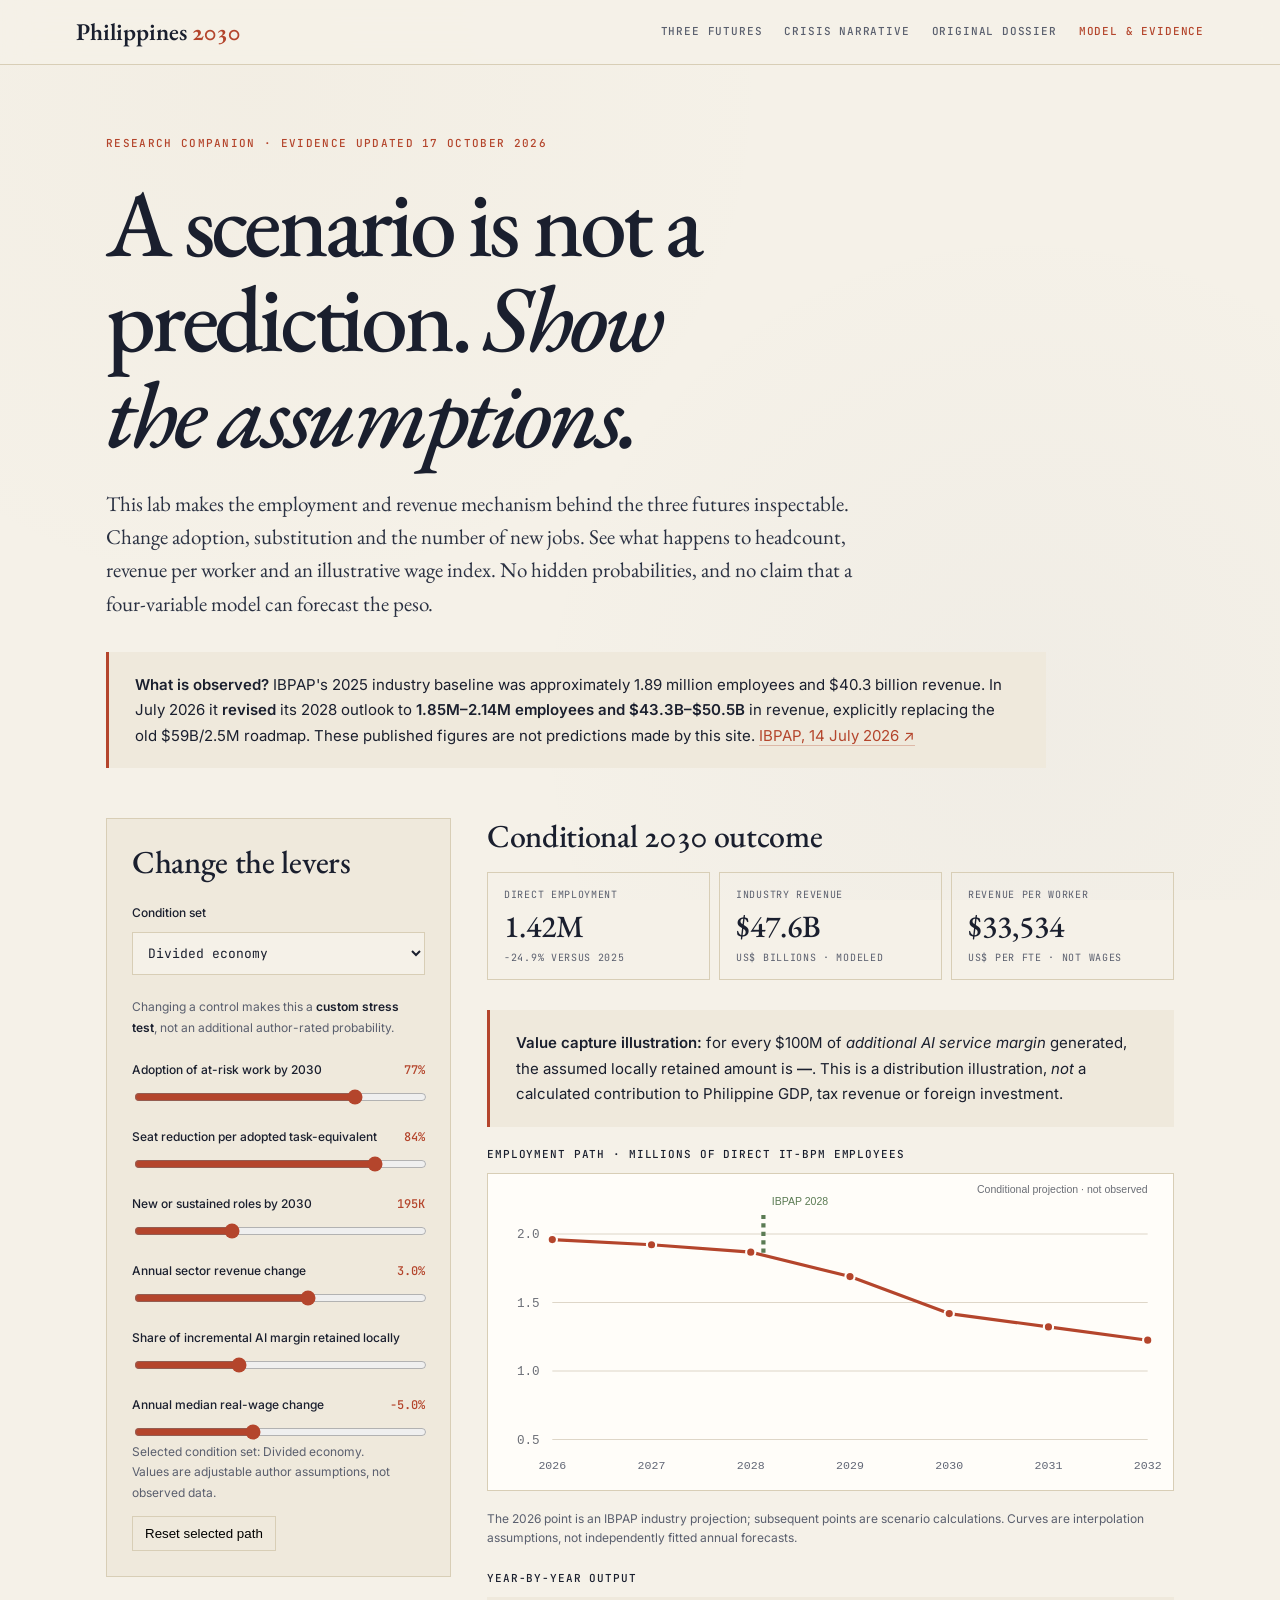
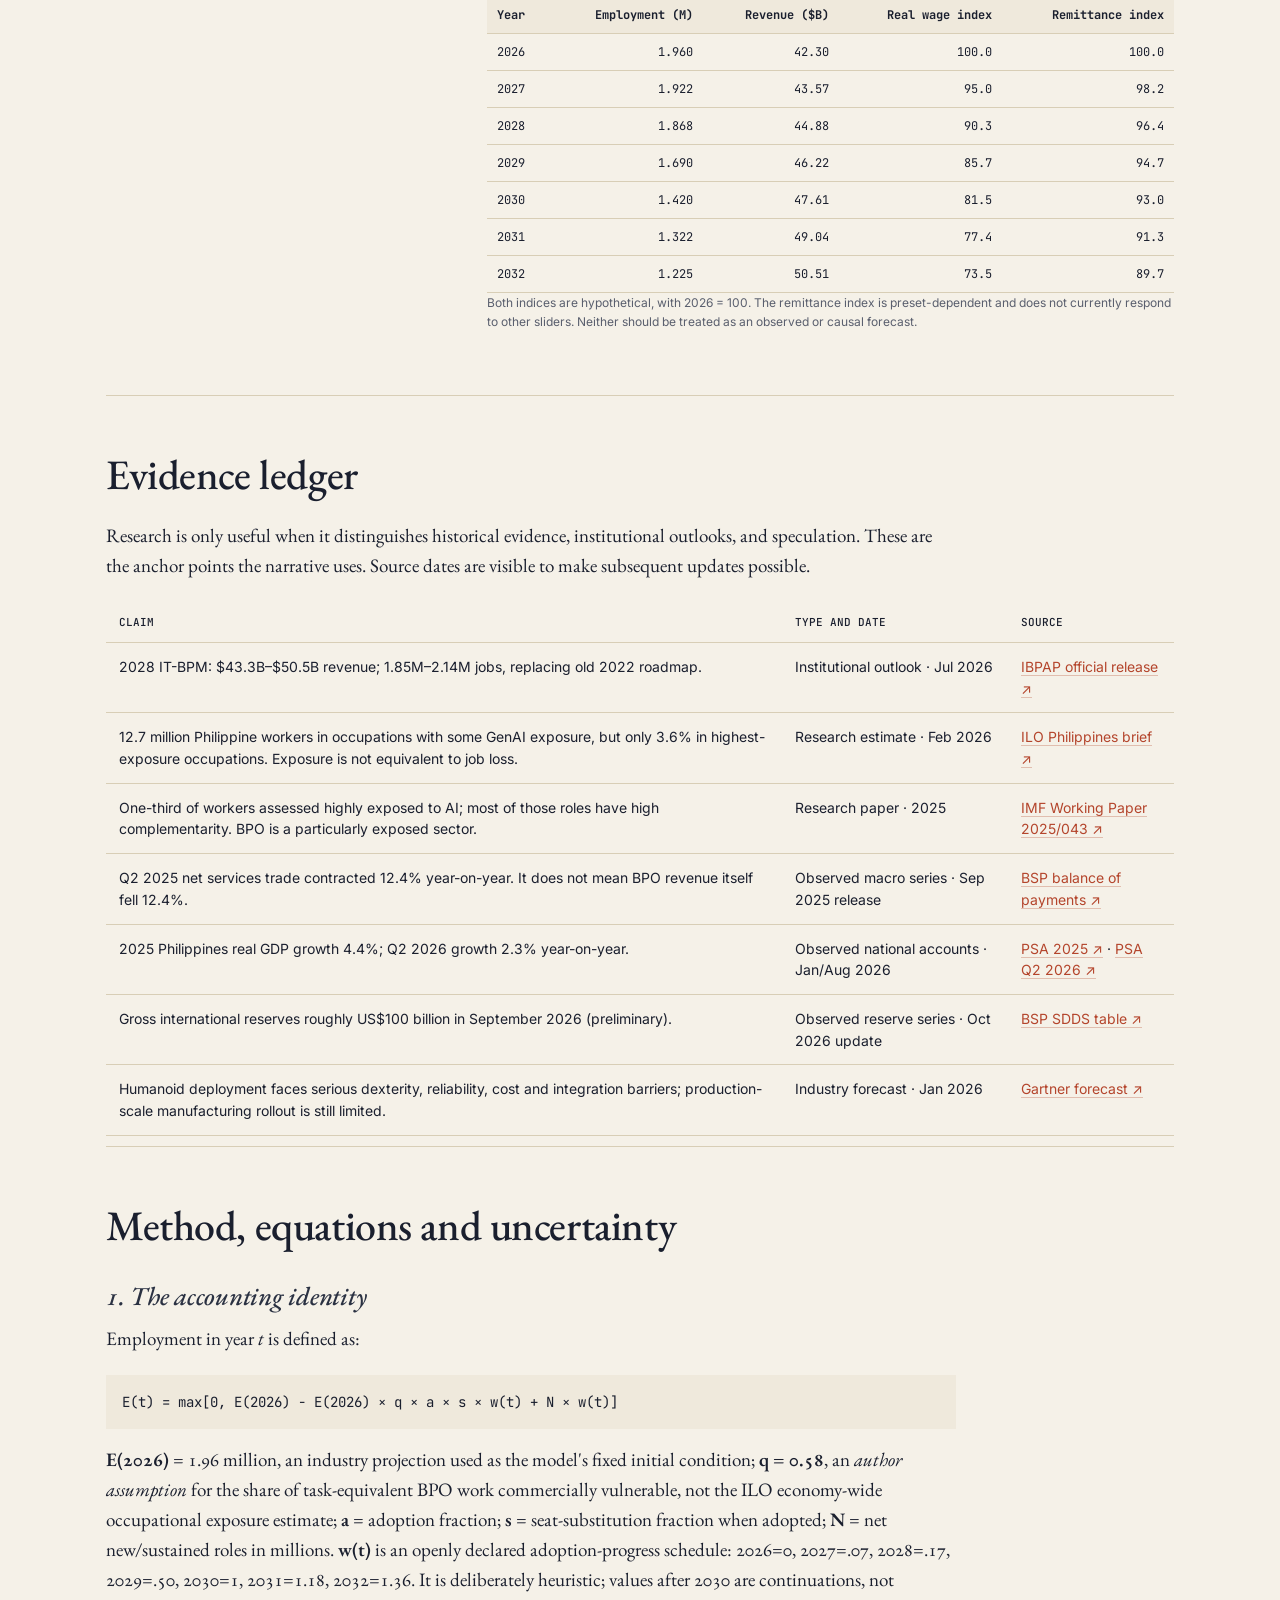
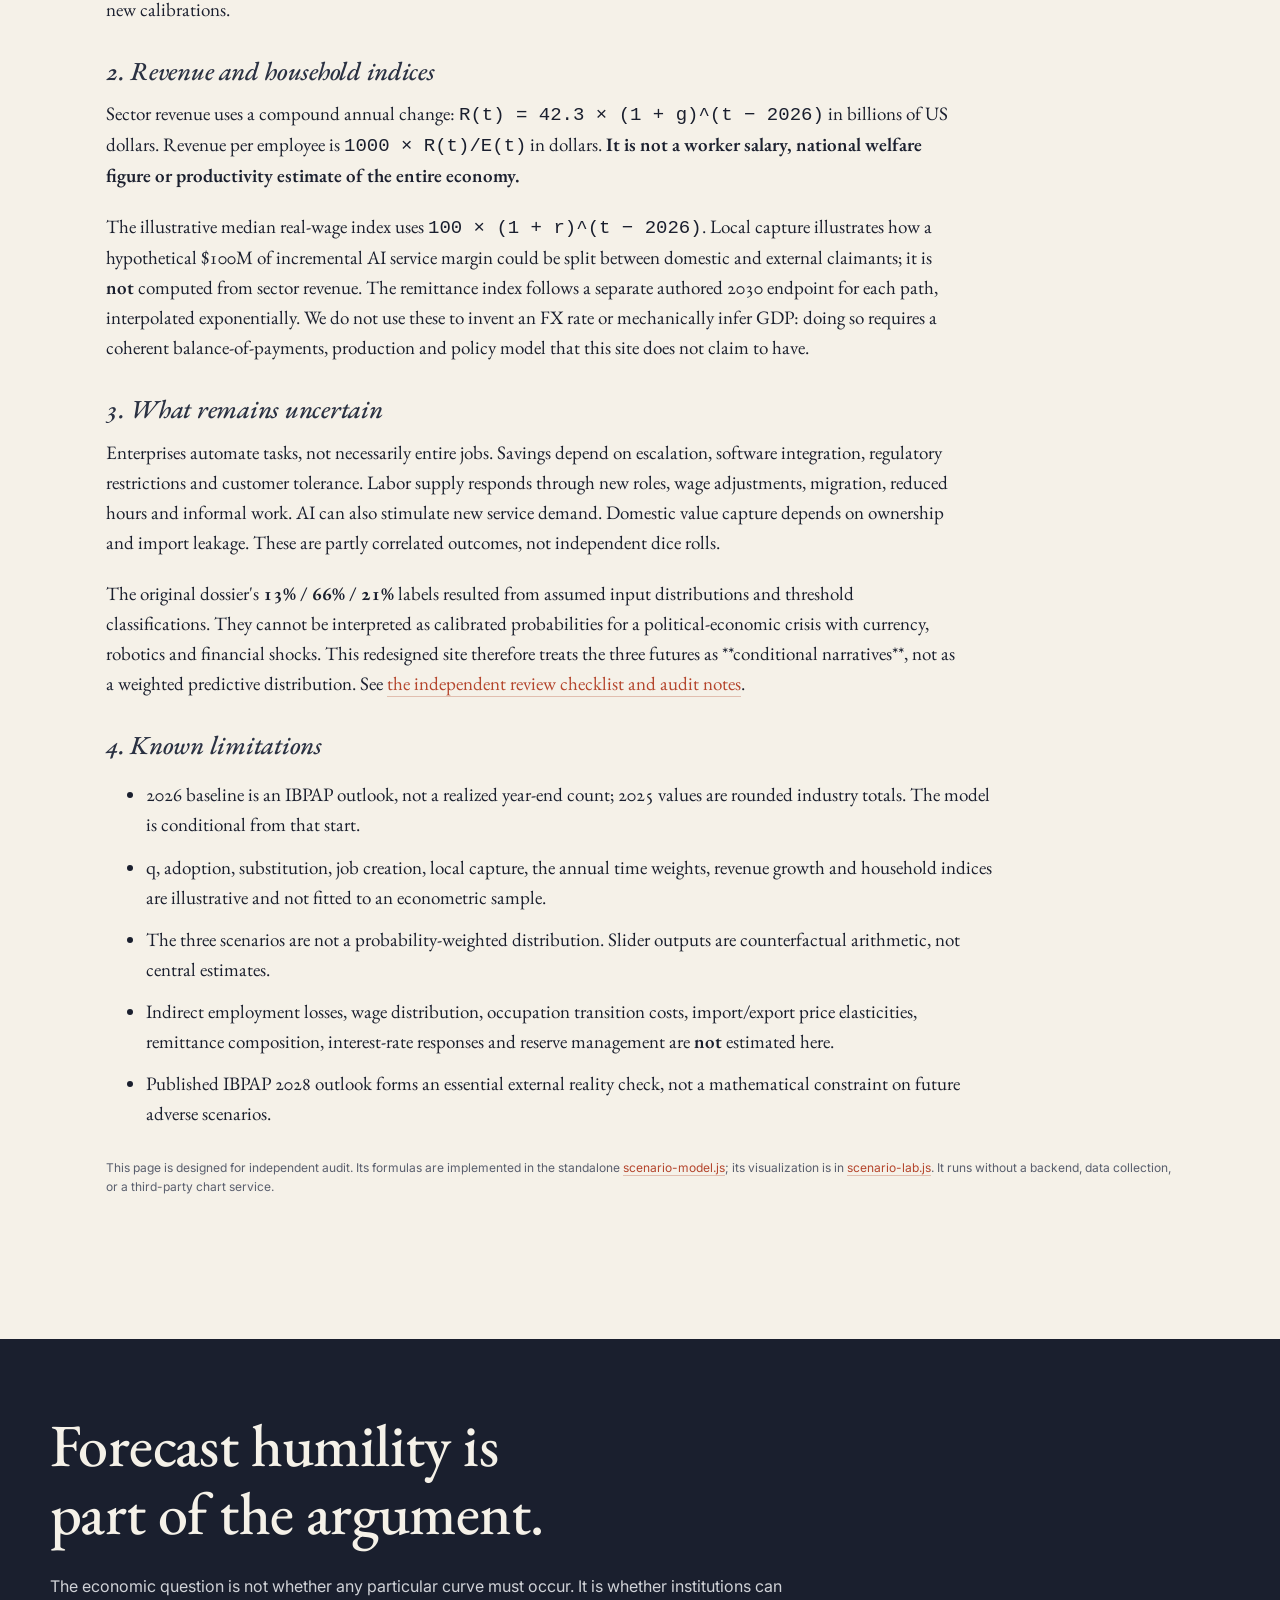
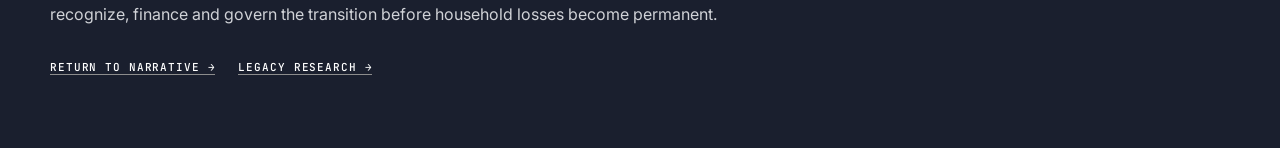
==== commit d7c2877a: "Add explicit local ownership/value capture sensitivity to model lab" ====
--- a/model.html
+++ b/model.html
@@ -62,6 +62,7 @@
 <label for="substitution">Seat reduction per adopted task-equivalent <output id="out-substitution"></output></label><input id="substitution" type="range" min="0" max="100" step="1" value="84">
 <label for="newRoles">New or sustained roles by 2030 <output id="out-newRoles"></output></label><input id="newRoles" type="range" min="0" max="600" step="5" value="195">
 <label for="revenueGrowth">Annual sector revenue change <output id="out-revenueGrowth"></output></label><input id="revenueGrowth" type="range" min="-15" max="15" step="0.5" value="3">
+<label for="localCapture">Share of incremental AI margin retained locally <output id="out-localCapture"></output></label><input id="localCapture" type="range" min="0" max="100" step="1" value="35">
 <label for="realWageAnnual">Annual median real-wage change <output id="out-realWageAnnual"></output></label><input id="realWageAnnual" type="range" min="-15" max="10" step="0.5" value="-5">
 <p id="current-settings" role="status" aria-live="polite"></p>
 <button id="reset-model" type="button" class="future-button">Reset selected path</button>
@@ -73,6 +74,7 @@
 <div><span>Industry revenue</span><strong id="result-revenue">—</strong><span>US$ billions · modeled</span></div>
 <div><span>Revenue per worker</span><strong id="result-productivity">—</strong><span>US$ per FTE · not wages</span></div>
 </div>
+<p class="model-call" style="margin:0 0 20px"><strong>Value capture illustration:</strong> for every $100M of <em>additional AI service margin</em> generated, the assumed locally retained amount is <strong id="result-local-capture">—</strong>. This is a distribution illustration, <em>not</em> a calculated contribution to Philippine GDP, tax revenue or foreign investment.</p>
 <div class="chart-head">Employment path · Millions of direct IT-BPM employees</div>
 <svg id="employment-chart" xmlns="http://www.w3.org/2000/svg" role="img" aria-labelledby="chart-title chart-desc" viewBox="0 0 650 300">
 <title id="chart-title">Employment under current scenario</title><desc id="chart-desc">A line showing modeled employment levels between 2026 and 2032. The detailed numerical values are in the table below.</desc>
@@ -105,14 +107,14 @@
 <p><strong>E(2026)</strong> = 1.96 million, an industry projection used as the model's fixed initial condition; <strong>q = 0.58</strong>, an <em>author assumption</em> for the share of task-equivalent BPO work commercially vulnerable, not the ILO economy-wide occupational exposure estimate; <strong>a</strong> = adoption fraction; <strong>s</strong> = seat-substitution fraction when adopted; <strong>N</strong> = net new/sustained roles in millions. <strong>w(t)</strong> is an openly declared adoption-progress schedule: 2026=0, 2027=.07, 2028=.17, 2029=.50, 2030=1, 2031=1.18, 2032=1.36. It is deliberately heuristic; values after 2030 are continuations, not new calibrations.</p>
 <h3>2. Revenue and household indices</h3>
 <p>Sector revenue uses a compound annual change: <code>R(t) = 42.3 × (1 + g)^(t − 2026)</code> in billions of US dollars. Revenue per employee is <code>1000 × R(t)/E(t)</code> in dollars. <strong>It is not a worker salary, national welfare figure or productivity estimate of the entire economy.</strong></p>
-<p>The illustrative median real-wage index uses <code>100 × (1 + r)^(t − 2026)</code>. The remittance index follows a separate authored 2030 endpoint for each path, interpolated exponentially. We do not use these to invent an FX rate or mechanically infer GDP: doing so requires a coherent balance-of-payments, production and policy model that this site does not claim to have.</p>
+<p>The illustrative median real-wage index uses <code>100 × (1 + r)^(t − 2026)</code>. Local capture illustrates how a hypothetical $100M of incremental AI service margin could be split between domestic and external claimants; it is <strong>not</strong> computed from sector revenue. The remittance index follows a separate authored 2030 endpoint for each path, interpolated exponentially. We do not use these to invent an FX rate or mechanically infer GDP: doing so requires a coherent balance-of-payments, production and policy model that this site does not claim to have.</p>
 <h3>3. What remains uncertain</h3>
 <p>Enterprises automate tasks, not necessarily entire jobs. Savings depend on escalation, software integration, regulatory restrictions and customer tolerance. Labor supply responds through new roles, wage adjustments, migration, reduced hours and informal work. AI can also stimulate new service demand. Domestic value capture depends on ownership and import leakage. These are partly correlated outcomes, not independent dice rolls.</p>
 <p>The original dossier's <strong>13% / 66% / 21%</strong> labels resulted from assumed input distributions and threshold classifications. They cannot be interpreted as calibrated probabilities for a political-economic crisis with currency, robotics and financial shocks. This redesigned site therefore treats the three futures as **conditional narratives**, not as a weighted predictive distribution. See <a href="SCENARIO_NOTES.md">the independent review checklist and audit notes</a>.</p>
 <h3>4. Known limitations</h3>
 <ul>
 <li>2026 baseline is an IBPAP outlook, not a realized year-end count; 2025 values are rounded industry totals. The model is conditional from that start.</li>
-<li>q, adoption, substitution, job creation, the annual time weights, revenue growth and household indices are illustrative and not fitted to an econometric sample.</li>
+<li>q, adoption, substitution, job creation, local capture, the annual time weights, revenue growth and household indices are illustrative and not fitted to an econometric sample.</li>
 <li>The three scenarios are not a probability-weighted distribution. Slider outputs are counterfactual arithmetic, not central estimates.</li>
 <li>Indirect employment losses, wage distribution, occupation transition costs, import/export price elasticities, remittance composition, interest-rate responses and reserve management are <strong>not</strong> estimated here.</li>
 <li>Published IBPAP 2028 outlook forms an essential external reality check, not a mathematical constraint on future adverse scenarios.</li>
